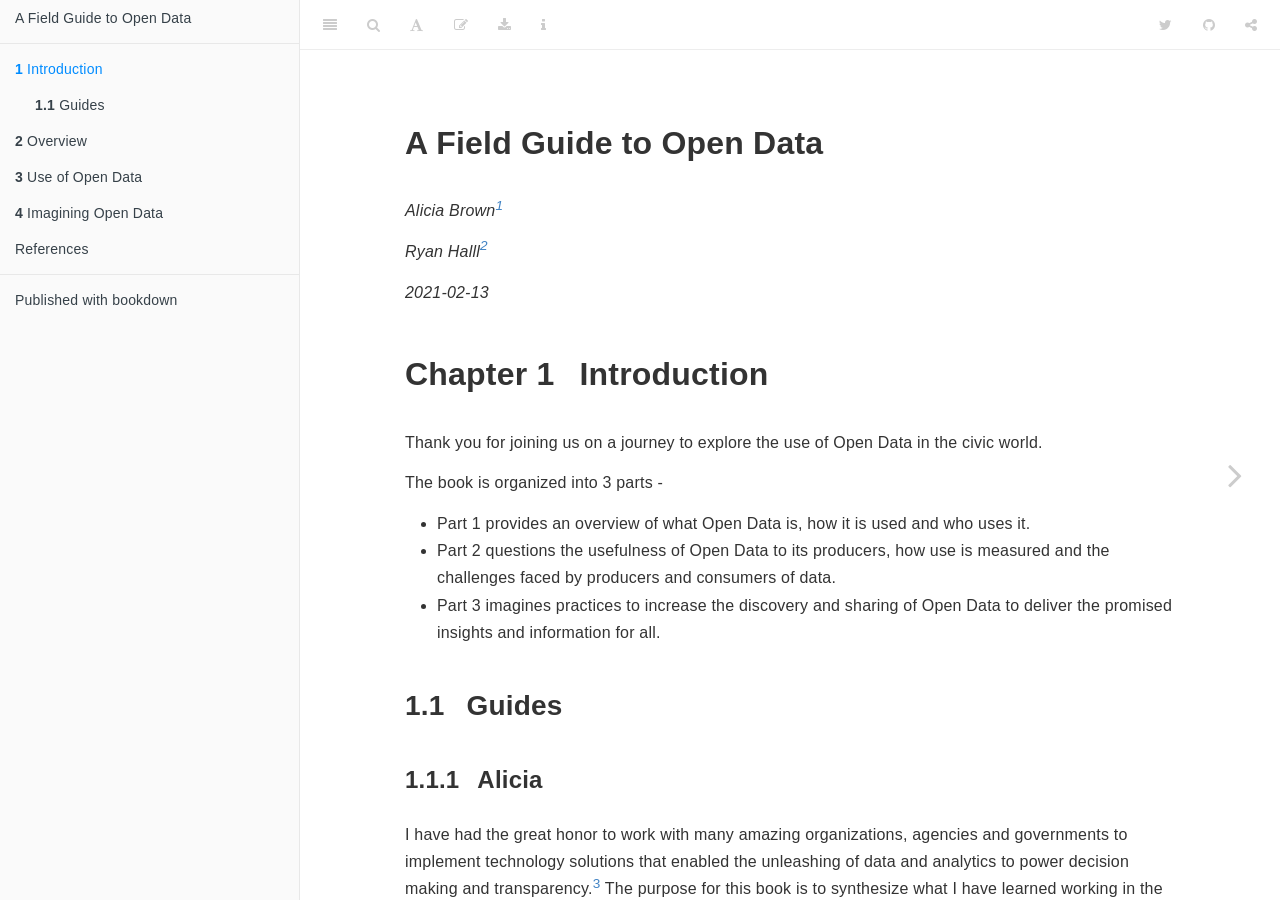
==== docs/index.html @ fafe659f "jekyll setup" ====
<!DOCTYPE html>
<html lang="" xml:lang="">
<head>

  <meta charset="utf-8" />
  <meta http-equiv="X-UA-Compatible" content="IE=edge" />
  <title>A Field Guide to Open Data</title>
  <meta name="description" content="A book about the discovery, use and evangelization of Open Data for Local Governments" />
  <meta name="generator" content="bookdown 0.21 and GitBook 2.6.7" />

  <meta property="og:title" content="A Field Guide to Open Data" />
  <meta property="og:type" content="book" />
  <meta property="og:url" content="https:/github.com/open-data-people/open-data-field-guide" />
  
  <meta property="og:description" content="A book about the discovery, use and evangelization of Open Data for Local Governments" />
  <meta name="github-repo" content="open-data-people/open-data-field-guide" />

  <meta name="twitter:card" content="summary" />
  <meta name="twitter:title" content="A Field Guide to Open Data" />
  
  <meta name="twitter:description" content="A book about the discovery, use and evangelization of Open Data for Local Governments" />
  

<meta name="author" content="Alicia Brown" />
<meta name="author" content="Ryan Halll" />


<meta name="date" content="2021-02-13" />

  <meta name="viewport" content="width=device-width, initial-scale=1" />
  <meta name="apple-mobile-web-app-capable" content="yes" />
  <meta name="apple-mobile-web-app-status-bar-style" content="black" />
  
  

<link rel="next" href="overview.html"/>
<script src="libs/header-attrs-2.6/header-attrs.js"></script>
<script src="libs/jquery-2.2.3/jquery.min.js"></script>
<link href="libs/gitbook-2.6.7/css/style.css" rel="stylesheet" />
<link href="libs/gitbook-2.6.7/css/plugin-table.css" rel="stylesheet" />
<link href="libs/gitbook-2.6.7/css/plugin-bookdown.css" rel="stylesheet" />
<link href="libs/gitbook-2.6.7/css/plugin-highlight.css" rel="stylesheet" />
<link href="libs/gitbook-2.6.7/css/plugin-search.css" rel="stylesheet" />
<link href="libs/gitbook-2.6.7/css/plugin-fontsettings.css" rel="stylesheet" />
<link href="libs/gitbook-2.6.7/css/plugin-clipboard.css" rel="stylesheet" />












<link rel="stylesheet" href="style.css" type="text/css" />
</head>

<body>



  <div class="book without-animation with-summary font-size-2 font-family-1" data-basepath=".">

    <div class="book-summary">
      <nav role="navigation">

<ul class="summary">
<li><a href="./">A Field Guide to Open Data</a></li>

<li class="divider"></li>
<li class="chapter" data-level="1" data-path="index.html"><a href="index.html"><i class="fa fa-check"></i><b>1</b> Introduction</a>
<ul>
<li class="chapter" data-level="1.1" data-path="index.html"><a href="index.html#guides"><i class="fa fa-check"></i><b>1.1</b> Guides</a>
<ul>
<li class="chapter" data-level="1.1.1" data-path="index.html"><a href="index.html#alicia"><i class="fa fa-check"></i><b>1.1.1</b> Alicia</a></li>
</ul></li>
</ul></li>
<li class="chapter" data-level="2" data-path="overview.html"><a href="overview.html"><i class="fa fa-check"></i><b>2</b> Overview</a>
<ul>
<li class="chapter" data-level="2.1" data-path="overview.html"><a href="overview.html#what-is-open-data"><i class="fa fa-check"></i><b>2.1</b> What is Open Data?</a>
<ul>
<li class="chapter" data-level="2.1.1" data-path="overview.html"><a href="overview.html#topics"><i class="fa fa-check"></i><b>2.1.1</b> Topics</a></li>
<li class="chapter" data-level="2.1.2" data-path="overview.html"><a href="overview.html#databases"><i class="fa fa-check"></i><b>2.1.2</b> Databases</a></li>
<li class="chapter" data-level="2.1.3" data-path="overview.html"><a href="overview.html#files"><i class="fa fa-check"></i><b>2.1.3</b> Files</a></li>
<li class="chapter" data-level="2.1.4" data-path="overview.html"><a href="overview.html#reports"><i class="fa fa-check"></i><b>2.1.4</b> Reports</a></li>
<li class="chapter" data-level="2.1.5" data-path="overview.html"><a href="overview.html#dashboards"><i class="fa fa-check"></i><b>2.1.5</b> Dashboards</a></li>
</ul></li>
<li class="chapter" data-level="2.2" data-path="overview.html"><a href="overview.html#how-is-it-used"><i class="fa fa-check"></i><b>2.2</b> How is it used?</a>
<ul>
<li class="chapter" data-level="2.2.1" data-path="overview.html"><a href="overview.html#organizational-motivations"><i class="fa fa-check"></i><b>2.2.1</b> Organizational Motivations</a></li>
</ul></li>
<li class="chapter" data-level="2.3" data-path="overview.html"><a href="overview.html#who-use-open-data"><i class="fa fa-check"></i><b>2.3</b> Who Use Open Data?</a>
<ul>
<li class="chapter" data-level="2.3.1" data-path="overview.html"><a href="overview.html#governments"><i class="fa fa-check"></i><b>2.3.1</b> Governments</a></li>
<li class="chapter" data-level="2.3.2" data-path="overview.html"><a href="overview.html#civic-users"><i class="fa fa-check"></i><b>2.3.2</b> Civic Users</a></li>
<li class="chapter" data-level="2.3.3" data-path="overview.html"><a href="overview.html#regional-partners"><i class="fa fa-check"></i><b>2.3.3</b> Regional Partners</a></li>
</ul></li>
<li class="chapter" data-level="2.4" data-path="overview.html"><a href="overview.html#summary"><i class="fa fa-check"></i><b>2.4</b> Summary</a></li>
</ul></li>
<li class="chapter" data-level="3" data-path="use.html"><a href="use.html"><i class="fa fa-check"></i><b>3</b> Use of Open Data</a>
<ul>
<li class="chapter" data-level="3.1" data-path="use.html"><a href="use.html#measuring-use"><i class="fa fa-check"></i><b>3.1</b> Measuring Use</a></li>
<li class="chapter" data-level="3.2" data-path="use.html"><a href="use.html#challenges-of-open-data"><i class="fa fa-check"></i><b>3.2</b> Challenges of Open Data</a>
<ul>
<li class="chapter" data-level="3.2.1" data-path="use.html"><a href="use.html#searching-for-data"><i class="fa fa-check"></i><b>3.2.1</b> Searching for data</a></li>
<li class="chapter" data-level="3.2.2" data-path="use.html"><a href="use.html#peeking-at-data"><i class="fa fa-check"></i><b>3.2.2</b> Peeking at data</a></li>
</ul></li>
</ul></li>
<li class="chapter" data-level="4" data-path="imagine.html"><a href="imagine.html"><i class="fa fa-check"></i><b>4</b> Imagining Open Data</a>
<ul>
<li class="chapter" data-level="4.1" data-path="imagine.html"><a href="imagine.html#sharing"><i class="fa fa-check"></i><b>4.1</b> Sharing</a></li>
<li class="chapter" data-level="4.2" data-path="imagine.html"><a href="imagine.html#accessing"><i class="fa fa-check"></i><b>4.2</b> Accessing</a></li>
<li class="chapter" data-level="4.3" data-path="imagine.html"><a href="imagine.html#discovery"><i class="fa fa-check"></i><b>4.3</b> Discovery</a></li>
<li class="chapter" data-level="4.4" data-path="imagine.html"><a href="imagine.html#improving-the-ecosystem"><i class="fa fa-check"></i><b>4.4</b> Improving the Ecosystem</a></li>
</ul></li>
<li class="chapter" data-level="" data-path="references.html"><a href="references.html"><i class="fa fa-check"></i>References</a></li>
<li class="divider"></li>
<li><a href="https://github.com/rstudio/bookdown" target="blank">Published with bookdown</a></li>

</ul>

      </nav>
    </div>

    <div class="book-body">
      <div class="body-inner">
        <div class="book-header" role="navigation">
          <h1>
            <i class="fa fa-circle-o-notch fa-spin"></i><a href="./">A Field Guide to Open Data</a>
          </h1>
        </div>

        <div class="page-wrapper" tabindex="-1" role="main">
          <div class="page-inner">

            <section class="normal" id="section-">
<div id="header">
<h1 class="title">A Field Guide to Open Data</h1>
<p class="author"><em>Alicia Brown<a href="#fn1" class="footnote-ref" id="fnref1"><sup>1</sup></a></em></p>
<p class="author"><em>Ryan Halll<a href="#fn2" class="footnote-ref" id="fnref2"><sup>2</sup></a></em></p>
<p class="date"><em>2021-02-13</em></p>
</div>
<div id="introduction" class="section level1" number="1">
<h1><span class="header-section-number">Chapter 1</span> Introduction</h1>
<p>Thank you for joining us on a journey to explore the use of Open Data in the civic world.</p>
<p>The book is organized into 3 parts -</p>
<ul>
<li>Part 1 provides an overview of what Open Data is, how it is used and who uses it.</li>
<li>Part 2 questions the usefulness of Open Data to its producers, how use is measured and the challenges faced by producers and consumers of data.</li>
<li>Part 3 imagines practices to increase the discovery and sharing of Open Data to deliver the promised insights and information for all.</li>
</ul>
<div id="guides" class="section level2" number="1.1">
<h2><span class="header-section-number">1.1</span> Guides</h2>
<div id="alicia" class="section level3" number="1.1.1">
<h3><span class="header-section-number">1.1.1</span> Alicia</h3>
<p>I have had the great honor to work with many amazing organizations, agencies and governments to implement technology solutions that enabled the unleashing of data and analytics to power decision making and transparency.<a href="#fn3" class="footnote-ref" id="fnref3"><sup>3</sup></a> The purpose for this book is to synthesize what I have learned working in the field with customers and colleagues and share both the challenges and triumphs of Open Data programs. I will present examples and ideas to grow the Open Data ecosystem. I hope to provide context to the state of data and organizational roles so that there is an understanding of why data may be as it is and perspective on the concerns of the different groups involved in creating a successful program.</p>

</div>
</div>
</div>
<div class="footnotes">
<hr />
<ol start="1">
<li id="fn1"><p><a href="https://msaliciabrown.com" class="uri">https://msaliciabrown.com</a><a href="#fnref1" class="footnote-back">↩︎</a></p></li>
<li id="fn2"><p><a href="https://github.com/ryan-hall" class="uri">https://github.com/ryan-hall</a><a href="#fnref2" class="footnote-back">↩︎</a></p></li>
<li id="fn3"><p><span class="citation"><a href="references.html#ref-blog5years" role="doc-biblioref">Brown</a> (<a href="references.html#ref-blog5years" role="doc-biblioref">2020</a>)</span><a href="index.html#fnref3" class="footnote-back">↩︎</a></p></li>
</ol>
</div>
            </section>

          </div>
        </div>
      </div>

<a href="overview.html" class="navigation navigation-next navigation-unique" aria-label="Next page"><i class="fa fa-angle-right"></i></a>
    </div>
  </div>
<script src="libs/gitbook-2.6.7/js/app.min.js"></script>
<script src="libs/gitbook-2.6.7/js/lunr.js"></script>
<script src="libs/gitbook-2.6.7/js/clipboard.min.js"></script>
<script src="libs/gitbook-2.6.7/js/plugin-search.js"></script>
<script src="libs/gitbook-2.6.7/js/plugin-sharing.js"></script>
<script src="libs/gitbook-2.6.7/js/plugin-fontsettings.js"></script>
<script src="libs/gitbook-2.6.7/js/plugin-bookdown.js"></script>
<script src="libs/gitbook-2.6.7/js/jquery.highlight.js"></script>
<script src="libs/gitbook-2.6.7/js/plugin-clipboard.js"></script>
<script>
gitbook.require(["gitbook"], function(gitbook) {
gitbook.start({
"sharing": {
"github": true,
"facebook": false,
"twitter": true,
"linkedin": false,
"weibo": false,
"instapaper": false,
"vk": false,
"all": ["facebook", "twitter", "linkedin", "weibo", "instapaper"]
},
"fontsettings": {
"theme": "white",
"family": "sans",
"size": 2
},
"edit": {
"link": "https://github.com/open-data-people/open-data-field-guide/edit/main/index.Rmd",
"text": "Edit"
},
"history": {
"link": null,
"text": null
},
"view": {
"link": null,
"text": null
},
"download": ["open-data-field-guide.pdf", "open-data-field-guide.epub"],
"toc": {
"collapse": "section",
"toc_depth": 2
},
"all": false,
"info": true,
"url": "https://msaliciabrown/open-data-book",
"github-repo": "open-data-people/open-data-field-guide"
});
});
</script>

</body>

</html>
---- docs/libs/gitbook-2.6.7/css/plugin-table.css ----
.book .book-body .page-wrapper .page-inner section.normal table{display:table;width:100%;border-collapse:collapse;border-spacing:0;overflow:auto}.book .book-body .page-wrapper .page-inner section.normal table td,.book .book-body .page-wrapper .page-inner section.normal table th{padding:6px 13px;border:1px solid #ddd}.book .book-body .page-wrapper .page-inner section.normal table tr{background-color:#fff;border-top:1px solid #ccc}.book .book-body .page-wrapper .page-inner section.normal table tr:nth-child(2n){background-color:#f8f8f8}.book .book-body .page-wrapper .page-inner section.normal table th{font-weight:700}
---- docs/libs/gitbook-2.6.7/css/plugin-bookdown.css ----
.book .book-header h1 {
  padding-left: 20px;
  padding-right: 20px;
}
.book .book-header.fixed {
  position: fixed;
  right: 0;
  top: 0;
  left: 0;
  border-bottom: 1px solid rgba(0,0,0,.07);
}
span.search-highlight {
  background-color: #ffff88;
}
@media (min-width: 600px) {
  .book.with-summary .book-header.fixed {
    left: 300px;
  }
}
@media (max-width: 1240px) {
  .book .book-body.fixed {
    top: 50px;
  }
  .book .book-body.fixed .body-inner {
    top: auto;
  }
}
@media (max-width: 600px) {
  .book.with-summary .book-header.fixed {
    left: calc(100% - 60px);
    min-width: 300px;
  }
  .book.with-summary .book-body {
    transform: none;
    left: calc(100% - 60px);
    min-width: 300px;
  }
  .book .book-body.fixed {
    top: 0;
  }
}

.book .book-body.fixed .body-inner {
  top: 50px;
}
.book .book-body .page-wrapper .page-inner section.normal sub, .book .book-body .page-wrapper .page-inner section.normal sup {
  font-size: 85%;
}

@media print {
  .book .book-summary, .book .book-body .book-header, .fa {
    display: none !important;
  }
  .book .book-body.fixed {
    left: 0px;
  }
  .book .book-body,.book .book-body .body-inner, .book.with-summary {
    overflow: visible !important;
  }
}
.kable_wrapper {
  border-spacing: 20px 0;
  border-collapse: separate;
  border: none;
  margin: auto;
}
.kable_wrapper > tbody > tr > td {
  vertical-align: top;
}
.book .book-body .page-wrapper .page-inner section.normal table tr.header {
  border-top-width: 2px;
}
.book .book-body .page-wrapper .page-inner section.normal table tr:last-child td {
  border-bottom-width: 2px;
}
.book .book-body .page-wrapper .page-inner section.normal table td, .book .book-body .page-wrapper .page-inner section.normal table th {
  border-left: none;
  border-right: none;
}
.book .book-body .page-wrapper .page-inner section.normal table.kable_wrapper > tbody > tr, .book .book-body .page-wrapper .page-inner section.normal table.kable_wrapper > tbody > tr > td {
  border-top: none;
}
.book .book-body .page-wrapper .page-inner section.normal table.kable_wrapper > tbody > tr:last-child > td {
    border-bottom: none;
}

div.theorem, div.lemma, div.corollary, div.proposition, div.conjecture {
  font-style: italic;
}
span.theorem, span.lemma, span.corollary, span.proposition, span.conjecture {
  font-style: normal;
}
div.proof>*:last-child:after {
  content: "\25a2";
  float: right;
}
.header-section-number {
  padding-right: .5em;
}
---- docs/libs/gitbook-2.6.7/css/plugin-highlight.css ----
.book .book-body .page-wrapper .page-inner section.normal pre,
.book .book-body .page-wrapper .page-inner section.normal code {
  /* http://jmblog.github.com/color-themes-for-google-code-highlightjs */
  /* Tomorrow Comment */
  /* Tomorrow Red */
  /* Tomorrow Orange */
  /* Tomorrow Yellow */
  /* Tomorrow Green */
  /* Tomorrow Aqua */
  /* Tomorrow Blue */
  /* Tomorrow Purple */
}
.book .book-body .page-wrapper .page-inner section.normal pre .hljs-comment,
.book .book-body .page-wrapper .page-inner section.normal code .hljs-comment,
.book .book-body .page-wrapper .page-inner section.normal pre .hljs-title,
.book .book-body .page-wrapper .page-inner section.normal code .hljs-title {
  color: #8e908c;
}
.book .book-body .page-wrapper .page-inner section.normal pre .hljs-variable,
.book .book-body .page-wrapper .page-inner section.normal code .hljs-variable,
.book .book-body .page-wrapper .page-inner section.normal pre .hljs-attribute,
.book .book-body .page-wrapper .page-inner section.normal code .hljs-attribute,
.book .book-body .page-wrapper .page-inner section.normal pre .hljs-tag,
.book .book-body .page-wrapper .page-inner section.normal code .hljs-tag,
.book .book-body .page-wrapper .page-inner section.normal pre .hljs-regexp,
.book .book-body .page-wrapper .page-inner section.normal code .hljs-regexp,
.book .book-body .page-wrapper .page-inner section.normal pre .ruby .hljs-constant,
.book .book-body .page-wrapper .page-inner section.normal code .ruby .hljs-constant,
.book .book-body .page-wrapper .page-inner section.normal pre .xml .hljs-tag .hljs-title,
.book .book-body .page-wrapper .page-inner section.normal code .xml .hljs-tag .hljs-title,
.book .book-body .page-wrapper .page-inner section.normal pre .xml .hljs-pi,
.book .book-body .page-wrapper .page-inner section.normal code .xml .hljs-pi,
.book .book-body .page-wrapper .page-inner section.normal pre .xml .hljs-doctype,
.book .book-body .page-wrapper .page-inner section.normal code .xml .hljs-doctype,
.book .book-body .page-wrapper .page-inner section.normal pre .html .hljs-doctype,
.book .book-body .page-wrapper .page-inner section.normal code .html .hljs-doctype,
.book .book-body .page-wrapper .page-inner section.normal pre .css .hljs-id,
.book .book-body .page-wrapper .page-inner section.normal code .css .hljs-id,
.book .book-body .page-wrapper .page-inner section.normal pre .css .hljs-class,
.book .book-body .page-wrapper .page-inner section.normal code .css .hljs-class,
.book .book-body .page-wrapper .page-inner section.normal pre .css .hljs-pseudo,
.book .book-body .page-wrapper .page-inner section.normal code .css .hljs-pseudo {
  color: #c82829;
}
.book .book-body .page-wrapper .page-inner section.normal pre .hljs-number,
.book .book-body .page-wrapper .page-inner section.normal code .hljs-number,
.book .book-body .page-wrapper .page-inner section.normal pre .hljs-preprocessor,
.book .book-body .page-wrapper .page-inner section.normal code .hljs-preprocessor,
.book .book-body .page-wrapper .page-inner section.normal pre .hljs-pragma,
.book .book-body .page-wrapper .page-inner section.normal code .hljs-pragma,
.book .book-body .page-wrapper .page-inner section.normal pre .hljs-built_in,
.book .book-body .page-wrapper .page-inner section.normal code .hljs-built_in,
.book .book-body .page-wrapper .page-inner section.normal pre .hljs-literal,
.book .book-body .page-wrapper .page-inner section.normal code .hljs-literal,
.book .book-body .page-wrapper .page-inner section.normal pre .hljs-params,
.book .book-body .page-wrapper .page-inner section.normal code .hljs-params,
.book .book-body .page-wrapper .page-inner section.normal pre .hljs-constant,
.book .book-body .page-wrapper .page-inner section.normal code .hljs-constant {
  color: #f5871f;
}
.book .book-body .page-wrapper .page-inner section.normal pre .ruby .hljs-class .hljs-title,
.book .book-body .page-wrapper .page-inner section.normal code .ruby .hljs-class .hljs-title,
.book .book-body .page-wrapper .page-inner section.normal pre .css .hljs-rules .hljs-attribute,
.book .book-body .page-wrapper .page-inner section.normal code .css .hljs-rules .hljs-attribute {
  color: #eab700;
}
.book .book-body .page-wrapper .page-inner section.normal pre .hljs-string,
.book .book-body .page-wrapper .page-inner section.normal code .hljs-string,
.book .book-body .page-wrapper .page-inner section.normal pre .hljs-value,
.book .book-body .page-wrapper .page-inner section.normal code .hljs-value,
.book .book-body .page-wrapper .page-inner section.normal pre .hljs-inheritance,
.book .book-body .page-wrapper .page-inner section.normal code .hljs-inheritance,
.book .book-body .page-wrapper .page-inner section.normal pre .hljs-header,
.book .book-body .page-wrapper .page-inner section.normal code .hljs-header,
.book .book-body .page-wrapper .page-inner section.normal pre .ruby .hljs-symbol,
.book .book-body .page-wrapper .page-inner section.normal code .ruby .hljs-symbol,
.book .book-body .page-wrapper .page-inner section.normal pre .xml .hljs-cdata,
.book .book-body .page-wrapper .page-inner section.normal code .xml .hljs-cdata {
  color: #718c00;
}
.book .book-body .page-wrapper .page-inner section.normal pre .css .hljs-hexcolor,
.book .book-body .page-wrapper .page-inner section.normal code .css .hljs-hexcolor {
  color: #3e999f;
}
.book .book-body .page-wrapper .page-inner section.normal pre .hljs-function,
.book .book-body .page-wrapper .page-inner section.normal code .hljs-function,
.book .book-body .page-wrapper .page-inner section.normal pre .python .hljs-decorator,
.book .book-body .page-wrapper .page-inner section.normal code .python .hljs-decorator,
.book .book-body .page-wrapper .page-inner section.normal pre .python .hljs-title,
.book .book-body .page-wrapper .page-inner section.normal code .python .hljs-title,
.book .book-body .page-wrapper .page-inner section.normal pre .ruby .hljs-function .hljs-title,
.book .book-body .page-wrapper .page-inner section.normal code .ruby .hljs-function .hljs-title,
.book .book-body .page-wrapper .page-inner section.normal pre .ruby .hljs-title .hljs-keyword,
.book .book-body .page-wrapper .page-inner section.normal code .ruby .hljs-title .hljs-keyword,
.book .book-body .page-wrapper .page-inner section.normal pre .perl .hljs-sub,
.book .book-body .page-wrapper .page-inner section.normal code .perl .hljs-sub,
.book .book-body .page-wrapper .page-inner section.normal pre .javascript .hljs-title,
.book .book-body .page-wrapper .page-inner section.normal code .javascript .hljs-title,
.book .book-body .page-wrapper .page-inner section.normal pre .coffeescript .hljs-title,
.book .book-body .page-wrapper .page-inner section.normal code .coffeescript .hljs-title {
  color: #4271ae;
}
.book .book-body .page-wrapper .page-inner section.normal pre .hljs-keyword,
.book .book-body .page-wrapper .page-inner section.normal code .hljs-keyword,
.book .book-body .page-wrapper .page-inner section.normal pre .javascript .hljs-function,
.book .book-body .page-wrapper .page-inner section.normal code .javascript .hljs-function {
  color: #8959a8;
}
.book .book-body .page-wrapper .page-inner section.normal pre .hljs,
.book .book-body .page-wrapper .page-inner section.normal code .hljs {
  display: block;
  background: white;
  color: #4d4d4c;
  padding: 0.5em;
}
.book .book-body .page-wrapper .page-inner section.normal pre .coffeescript .javascript,
.book .book-body .page-wrapper .page-inner section.normal code .coffeescript .javascript,
.book .book-body .page-wrapper .page-inner section.normal pre .javascript .xml,
.book .book-body .page-wrapper .page-inner section.normal code .javascript .xml,
.book .book-body .page-wrapper .page-inner section.normal pre .tex .hljs-formula,
.book .book-body .page-wrapper .page-inner section.normal code .tex .hljs-formula,
.book .book-body .page-wrapper .page-inner section.normal pre .xml .javascript,
.book .book-body .page-wrapper .page-inner section.normal code .xml .javascript,
.book .book-body .page-wrapper .page-inner section.normal pre .xml .vbscript,
.book .book-body .page-wrapper .page-inner section.normal code .xml .vbscript,
.book .book-body .page-wrapper .page-inner section.normal pre .xml .css,
.book .book-body .page-wrapper .page-inner section.normal code .xml .css,
.book .book-body .page-wrapper .page-inner section.normal pre .xml .hljs-cdata,
.book .book-body .page-wrapper .page-inner section.normal code .xml .hljs-cdata {
  opacity: 0.5;
}
.book.color-theme-1 .book-body .page-wrapper .page-inner section.normal pre,
.book.color-theme-1 .book-body .page-wrapper .page-inner section.normal code {
  /*

Orginal Style from ethanschoonover.com/solarized (c) Jeremy Hull <sourdrums@gmail.com>

*/
  /* Solarized Green */
  /* Solarized Cyan */
  /* Solarized Blue */
  /* Solarized Yellow */
  /* Solarized Orange */
  /* Solarized Red */
  /* Solarized Violet */
}
.book.color-theme-1 .book-body .page-wrapper .page-inner section.normal pre .hljs,
.book.color-theme-1 .book-body .page-wrapper .page-inner section.normal code .hljs {
  display: block;
  padding: 0.5em;
  background: #fdf6e3;
  color: #657b83;
}
.book.color-theme-1 .book-body .page-wrapper .page-inner section.normal pre .hljs-comment,
.book.color-theme-1 .book-body .page-wrapper .page-inner section.normal code .hljs-comment,
.book.color-theme-1 .book-body .page-wrapper .page-inner section.normal pre .hljs-template_comment,
.book.color-theme-1 .book-body .page-wrapper .page-inner section.normal code .hljs-template_comment,
.book.color-theme-1 .book-body .page-wrapper .page-inner section.normal pre .diff .hljs-header,
.book.color-theme-1 .book-body .page-wrapper .page-inner section.normal code .diff .hljs-header,
.book.color-theme-1 .book-body .page-wrapper .page-inner section.normal pre .hljs-doctype,
.book.color-theme-1 .book-body .page-wrapper .page-inner section.normal code .hljs-doctype,
.book.color-theme-1 .book-body .page-wrapper .page-inner section.normal pre .hljs-pi,
.book.color-theme-1 .book-body .page-wrapper .page-inner section.normal code .hljs-pi,
.book.color-theme-1 .book-body .page-wrapper .page-inner section.normal pre .lisp .hljs-string,
.book.color-theme-1 .book-body .page-wrapper .page-inner section.normal code .lisp .hljs-string,
.book.color-theme-1 .book-body .page-wrapper .page-inner section.normal pre .hljs-javadoc,
.book.color-theme-1 .book-body .page-wrapper .page-inner section.normal code .hljs-javadoc {
  color: #93a1a1;
}
.book.color-theme-1 .book-body .page-wrapper .page-inner section.normal pre .hljs-keyword,
.book.color-theme-1 .book-body .page-wrapper .page-inner section.normal code .hljs-keyword,
.book.color-theme-1 .book-body .page-wrapper .page-inner section.normal pre .hljs-winutils,
.book.color-theme-1 .book-body .page-wrapper .page-inner section.normal code .hljs-winutils,
.book.color-theme-1 .book-body .page-wrapper .page-inner section.normal pre .method,
.book.color-theme-1 .book-body .page-wrapper .page-inner section.normal code .method,
.book.color-theme-1 .book-body .page-wrapper .page-inner section.normal pre .hljs-addition,
.book.color-theme-1 .book-body .page-wrapper .page-inner section.normal code .hljs-addition,
.book.color-theme-1 .book-body .page-wrapper .page-inner section.normal pre .css .hljs-tag,
.book.color-theme-1 .book-body .page-wrapper .page-inner section.normal code .css .hljs-tag,
.book.color-theme-1 .book-body .page-wrapper .page-inner section.normal pre .hljs-request,
.book.color-theme-1 .book-body .page-wrapper .page-inner section.normal code .hljs-request,
.book.color-theme-1 .book-body .page-wrapper .page-inner section.normal pre .hljs-status,
.book.color-theme-1 .book-body .page-wrapper .page-inner section.normal code .hljs-status,
.book.color-theme-1 .book-body .page-wrapper .page-inner section.normal pre .nginx .hljs-title,
.book.color-theme-1 .book-body .page-wrapper .page-inner section.normal code .nginx .hljs-title {
  color: #859900;
}
.book.color-theme-1 .book-body .page-wrapper .page-inner section.normal pre .hljs-number,
.book.color-theme-1 .book-body .page-wrapper .page-inner section.normal code .hljs-number,
.book.color-theme-1 .book-body .page-wrapper .page-inner section.normal pre .hljs-command,
.book.color-theme-1 .book-body .page-wrapper .page-inner section.normal code .hljs-command,
.book.color-theme-1 .book-body .page-wrapper .page-inner section.normal pre .hljs-string,
.book.color-theme-1 .book-body .page-wrapper .page-inner section.normal code .hljs-string,
.book.color-theme-1 .book-body .page-wrapper .page-inner section.normal pre .hljs-tag .hljs-value,
.book.color-theme-1 .book-body .page-wrapper .page-inner section.normal code .hljs-tag .hljs-value,
.book.color-theme-1 .book-body .page-wrapper .page-inner section.normal pre .hljs-rules .hljs-value,
.book.color-theme-1 .book-body .page-wrapper .page-inner section.normal code .hljs-rules .hljs-value,
.book.color-theme-1 .book-body .page-wrapper .page-inner section.normal pre .hljs-phpdoc,
.book.color-theme-1 .book-body .page-wrapper .page-inner section.normal code .hljs-phpdoc,
.book.color-theme-1 .book-body .page-wrapper .page-inner section.normal pre .tex .hljs-formula,
.book.color-theme-1 .book-body .page-wrapper .page-inner section.normal code .tex .hljs-formula,
.book.color-theme-1 .book-body .page-wrapper .page-inner section.normal pre .hljs-regexp,
.book.color-theme-1 .book-body .page-wrapper .page-inner section.normal code .hljs-regexp,
.book.color-theme-1 .book-body .page-wrapper .page-inner section.normal pre .hljs-hexcolor,
.book.color-theme-1 .book-body .page-wrapper .page-inner section.normal code .hljs-hexcolor,
.book.color-theme-1 .book-body .page-wrapper .page-inner section.normal pre .hljs-link_url,
.book.color-theme-1 .book-body .page-wrapper .page-inner section.normal code .hljs-link_url {
  color: #2aa198;
}
.book.color-theme-1 .book-body .page-wrapper .page-inner section.normal pre .hljs-title,
.book.color-theme-1 .book-body .page-wrapper .page-inner section.normal code .hljs-title,
.book.color-theme-1 .book-body .page-wrapper .page-inner section.normal pre .hljs-localvars,
.book.color-theme-1 .book-body .page-wrapper .page-inner section.normal code .hljs-localvars,
.book.color-theme-1 .book-body .page-wrapper .page-inner section.normal pre .hljs-chunk,
.book.color-theme-1 .book-body .page-wrapper .page-inner section.normal code .hljs-chunk,
.book.color-theme-1 .book-body .page-wrapper .page-inner section.normal pre .hljs-decorator,
.book.color-theme-1 .book-body .page-wrapper .page-inner section.normal code .hljs-decorator,
.book.color-theme-1 .book-body .page-wrapper .page-inner section.normal pre .hljs-built_in,
.book.color-theme-1 .book-body .page-wrapper .page-inner section.normal code .hljs-built_in,
.book.color-theme-1 .book-body .page-wrapper .page-inner section.normal pre .hljs-identifier,
.book.color-theme-1 .book-body .page-wrapper .page-inner section.normal code .hljs-identifier,
.book.color-theme-1 .book-body .page-wrapper .page-inner section.normal pre .vhdl .hljs-literal,
.book.color-theme-1 .book-body .page-wrapper .page-inner section.normal code .vhdl .hljs-literal,
.book.color-theme-1 .book-body .page-wrapper .page-inner section.normal pre .hljs-id,
.book.color-theme-1 .book-body .page-wrapper .page-inner section.normal code .hljs-id,
.book.color-theme-1 .book-body .page-wrapper .page-inner section.normal pre .css .hljs-function,
.book.color-theme-1 .book-body .page-wrapper .page-inner section.normal code .css .hljs-function {
  color: #268bd2;
}
.book.color-theme-1 .book-body .page-wrapper .page-inner section.normal pre .hljs-attribute,
.book.color-theme-1 .book-body .page-wrapper .page-inner section.normal code .hljs-attribute,
.book.color-theme-1 .book-body .page-wrapper .page-inner section.normal pre .hljs-variable,
.book.color-theme-1 .book-body .page-wrapper .page-inner section.normal code .hljs-variable,
.book.color-theme-1 .book-body .page-wrapper .page-inner section.normal pre .lisp .hljs-body,
.book.color-theme-1 .book-body .page-wrapper .page-inner section.normal code .lisp .hljs-body,
.book.color-theme-1 .book-body .page-wrapper .page-inner section.normal pre .smalltalk .hljs-number,
.book.color-theme-1 .book-body .page-wrapper .page-inner section.normal code .smalltalk .hljs-number,
.book.color-theme-1 .book-body .page-wrapper .page-inner section.normal pre .hljs-constant,
.book.color-theme-1 .book-body .page-wrapper .page-inner section.normal code .hljs-constant,
.book.color-theme-1 .book-body .page-wrapper .page-inner section.normal pre .hljs-class .hljs-title,
.book.color-theme-1 .book-body .page-wrapper .page-inner section.normal code .hljs-class .hljs-title,
.book.color-theme-1 .book-body .page-wrapper .page-inner section.normal pre .hljs-parent,
.book.color-theme-1 .book-body .page-wrapper .page-inner section.normal code .hljs-parent,
.book.color-theme-1 .book-body .page-wrapper .page-inner section.normal pre .haskell .hljs-type,
.book.color-theme-1 .book-body .page-wrapper .page-inner section.normal code .haskell .hljs-type,
.book.color-theme-1 .book-body .page-wrapper .page-inner section.normal pre .hljs-link_reference,
.book.color-theme-1 .book-body .page-wrapper .page-inner section.normal code .hljs-link_reference {
  color: #b58900;
}
.book.color-theme-1 .book-body .page-wrapper .page-inner section.normal pre .hljs-preprocessor,
.book.color-theme-1 .book-body .page-wrapper .page-inner section.normal code .hljs-preprocessor,
.book.color-theme-1 .book-body .page-wrapper .page-inner section.normal pre .hljs-preprocessor .hljs-keyword,
.book.color-theme-1 .book-body .page-wrapper .page-inner section.normal code .hljs-preprocessor .hljs-keyword,
.book.color-theme-1 .book-body .page-wrapper .page-inner section.normal pre .hljs-pragma,
.book.color-theme-1 .book-body .page-wrapper .page-inner section.normal code .hljs-pragma,
.book.color-theme-1 .book-body .page-wrapper .page-inner section.normal pre .hljs-shebang,
.book.color-theme-1 .book-body .page-wrapper .page-inner section.normal code .hljs-shebang,
.book.color-theme-1 .book-body .page-wrapper .page-inner section.normal pre .hljs-symbol,
.book.color-theme-1 .book-body .page-wrapper .page-inner section.normal code .hljs-symbol,
.book.color-theme-1 .book-body .page-wrapper .page-inner section.normal pre .hljs-symbol .hljs-string,
.book.color-theme-1 .book-body .page-wrapper .page-inner section.normal code .hljs-symbol .hljs-string,
.book.color-theme-1 .book-body .page-wrapper .page-inner section.normal pre .diff .hljs-change,
.book.color-theme-1 .book-body .page-wrapper .page-inner section.normal code .diff .hljs-change,
.book.color-theme-1 .book-body .page-wrapper .page-inner section.normal pre .hljs-special,
.book.color-theme-1 .book-body .page-wrapper .page-inner section.normal code .hljs-special,
.book.color-theme-1 .book-body .page-wrapper .page-inner section.normal pre .hljs-attr_selector,
.book.color-theme-1 .book-body .page-wrapper .page-inner section.normal code .hljs-attr_selector,
.book.color-theme-1 .book-body .page-wrapper .page-inner section.normal pre .hljs-subst,
.book.color-theme-1 .book-body .page-wrapper .page-inner section.normal code .hljs-subst,
.book.color-theme-1 .book-body .page-wrapper .page-inner section.normal pre .hljs-cdata,
.book.color-theme-1 .book-body .page-wrapper .page-inner section.normal code .hljs-cdata,
.book.color-theme-1 .book-body .page-wrapper .page-inner section.normal pre .clojure .hljs-title,
.book.color-theme-1 .book-body .page-wrapper .page-inner section.normal code .clojure .hljs-title,
.book.color-theme-1 .book-body .page-wrapper .page-inner section.normal pre .css .hljs-pseudo,
.book.color-theme-1 .book-body .page-wrapper .page-inner section.normal code .css .hljs-pseudo,
.book.color-theme-1 .book-body .page-wrapper .page-inner section.normal pre .hljs-header,
.book.color-theme-1 .book-body .page-wrapper .page-inner section.normal code .hljs-header {
  color: #cb4b16;
}
.book.color-theme-1 .book-body .page-wrapper .page-inner section.normal pre .hljs-deletion,
.book.color-theme-1 .book-body .page-wrapper .page-inner section.normal code .hljs-deletion,
.book.color-theme-1 .book-body .page-wrapper .page-inner section.normal pre .hljs-important,
.book.color-theme-1 .book-body .page-wrapper .page-inner section.normal code .hljs-important {
  color: #dc322f;
}
.book.color-theme-1 .book-body .page-wrapper .page-inner section.normal pre .hljs-link_label,
.book.color-theme-1 .book-body .page-wrapper .page-inner section.normal code .hljs-link_label {
  color: #6c71c4;
}
.book.color-theme-1 .book-body .page-wrapper .page-inner section.normal pre .tex .hljs-formula,
.book.color-theme-1 .book-body .page-wrapper .page-inner section.normal code .tex .hljs-formula {
  background: #eee8d5;
}
.book.color-theme-2 .book-body .page-wrapper .page-inner section.normal pre,
.book.color-theme-2 .book-body .page-wrapper .page-inner section.normal code {
  /* Tomorrow Night Bright Theme */
  /* Original theme - https://github.com/chriskempson/tomorrow-theme */
  /* http://jmblog.github.com/color-themes-for-google-code-highlightjs */
  /* Tomorrow Comment */
  /* Tomorrow Red */
  /* Tomorrow Orange */
  /* Tomorrow Yellow */
  /* Tomorrow Green */
  /* Tomorrow Aqua */
  /* Tomorrow Blue */
  /* Tomorrow Purple */
}
.book.color-theme-2 .book-body .page-wrapper .page-inner section.normal pre .hljs-comment,
.book.color-theme-2 .book-body .page-wrapper .page-inner section.normal code .hljs-comment,
.book.color-theme-2 .book-body .page-wrapper .page-inner section.normal pre .hljs-title,
.book.color-theme-2 .book-body .page-wrapper .page-inner section.normal code .hljs-title {
  color: #969896;
}
.book.color-theme-2 .book-body .page-wrapper .page-inner section.normal pre .hljs-variable,
.book.color-theme-2 .book-body .page-wrapper .page-inner section.normal code .hljs-variable,
.book.color-theme-2 .book-body .page-wrapper .page-inner section.normal pre .hljs-attribute,
.book.color-theme-2 .book-body .page-wrapper .page-inner section.normal code .hljs-attribute,
.book.color-theme-2 .book-body .page-wrapper .page-inner section.normal pre .hljs-tag,
.book.color-theme-2 .book-body .page-wrapper .page-inner section.normal code .hljs-tag,
.book.color-theme-2 .book-body .page-wrapper .page-inner section.normal pre .hljs-regexp,
.book.color-theme-2 .book-body .page-wrapper .page-inner section.normal code .hljs-regexp,
.book.color-theme-2 .book-body .page-wrapper .page-inner section.normal pre .ruby .hljs-constant,
.book.color-theme-2 .book-body .page-wrapper .page-inner section.normal code .ruby .hljs-constant,
.book.color-theme-2 .book-body .page-wrapper .page-inner section.normal pre .xml .hljs-tag .hljs-title,
.book.color-theme-2 .book-body .page-wrapper .page-inner section.normal code .xml .hljs-tag .hljs-title,
.book.color-theme-2 .book-body .page-wrapper .page-inner section.normal pre .xml .hljs-pi,
.book.color-theme-2 .book-body .page-wrapper .page-inner section.normal code .xml .hljs-pi,
.book.color-theme-2 .book-body .page-wrapper .page-inner section.normal pre .xml .hljs-doctype,
.book.color-theme-2 .book-body .page-wrapper .page-inner section.normal code .xml .hljs-doctype,
.book.color-theme-2 .book-body .page-wrapper .page-inner section.normal pre .html .hljs-doctype,
.book.color-theme-2 .book-body .page-wrapper .page-inner section.normal code .html .hljs-doctype,
.book.color-theme-2 .book-body .page-wrapper .page-inner section.normal pre .css .hljs-id,
.book.color-theme-2 .book-body .page-wrapper .page-inner section.normal code .css .hljs-id,
.book.color-theme-2 .book-body .page-wrapper .page-inner section.normal pre .css .hljs-class,
.book.color-theme-2 .book-body .page-wrapper .page-inner section.normal code .css .hljs-class,
.book.color-theme-2 .book-body .page-wrapper .page-inner section.normal pre .css .hljs-pseudo,
.book.color-theme-2 .book-body .page-wrapper .page-inner section.normal code .css .hljs-pseudo {
  color: #d54e53;
}
.book.color-theme-2 .book-body .page-wrapper .page-inner section.normal pre .hljs-number,
.book.color-theme-2 .book-body .page-wrapper .page-inner section.normal code .hljs-number,
.book.color-theme-2 .book-body .page-wrapper .page-inner section.normal pre .hljs-preprocessor,
.book.color-theme-2 .book-body .page-wrapper .page-inner section.normal code .hljs-preprocessor,
.book.color-theme-2 .book-body .page-wrapper .page-inner section.normal pre .hljs-pragma,
.book.color-theme-2 .book-body .page-wrapper .page-inner section.normal code .hljs-pragma,
.book.color-theme-2 .book-body .page-wrapper .page-inner section.normal pre .hljs-built_in,
.book.color-theme-2 .book-body .page-wrapper .page-inner section.normal code .hljs-built_in,
.book.color-theme-2 .book-body .page-wrapper .page-inner section.normal pre .hljs-literal,
.book.color-theme-2 .book-body .page-wrapper .page-inner section.normal code .hljs-literal,
.book.color-theme-2 .book-body .page-wrapper .page-inner section.normal pre .hljs-params,
.book.color-theme-2 .book-body .page-wrapper .page-inner section.normal code .hljs-params,
.book.color-theme-2 .book-body .page-wrapper .page-inner section.normal pre .hljs-constant,
.book.color-theme-2 .book-body .page-wrapper .page-inner section.normal code .hljs-constant {
  color: #e78c45;
}
.book.color-theme-2 .book-body .page-wrapper .page-inner section.normal pre .ruby .hljs-class .hljs-title,
.book.color-theme-2 .book-body .page-wrapper .page-inner section.normal code .ruby .hljs-class .hljs-title,
.book.color-theme-2 .book-body .page-wrapper .page-inner section.normal pre .css .hljs-rules .hljs-attribute,
.book.color-theme-2 .book-body .page-wrapper .page-inner section.normal code .css .hljs-rules .hljs-attribute {
  color: #e7c547;
}
.book.color-theme-2 .book-body .page-wrapper .page-inner section.normal pre .hljs-string,
.book.color-theme-2 .book-body .page-wrapper .page-inner section.normal code .hljs-string,
.book.color-theme-2 .book-body .page-wrapper .page-inner section.normal pre .hljs-value,
.book.color-theme-2 .book-body .page-wrapper .page-inner section.normal code .hljs-value,
.book.color-theme-2 .book-body .page-wrapper .page-inner section.normal pre .hljs-inheritance,
.book.color-theme-2 .book-body .page-wrapper .page-inner section.normal code .hljs-inheritance,
.book.color-theme-2 .book-body .page-wrapper .page-inner section.normal pre .hljs-header,
.book.color-theme-2 .book-body .page-wrapper .page-inner section.normal code .hljs-header,
.book.color-theme-2 .book-body .page-wrapper .page-inner section.normal pre .ruby .hljs-symbol,
.book.color-theme-2 .book-body .page-wrapper .page-inner section.normal code .ruby .hljs-symbol,
.book.color-theme-2 .book-body .page-wrapper .page-inner section.normal pre .xml .hljs-cdata,
.book.color-theme-2 .book-body .page-wrapper .page-inner section.normal code .xml .hljs-cdata {
  color: #b9ca4a;
}
.book.color-theme-2 .book-body .page-wrapper .page-inner section.normal pre .css .hljs-hexcolor,
.book.color-theme-2 .book-body .page-wrapper .page-inner section.normal code .css .hljs-hexcolor {
  color: #70c0b1;
}
.book.color-theme-2 .book-body .page-wrapper .page-inner section.normal pre .hljs-function,
.book.color-theme-2 .book-body .page-wrapper .page-inner section.normal code .hljs-function,
.book.color-theme-2 .book-body .page-wrapper .page-inner section.normal pre .python .hljs-decorator,
.book.color-theme-2 .book-body .page-wrapper .page-inner section.normal code .python .hljs-decorator,
.book.color-theme-2 .book-body .page-wrapper .page-inner section.normal pre .python .hljs-title,
.book.color-theme-2 .book-body .page-wrapper .page-inner section.normal code .python .hljs-title,
.book.color-theme-2 .book-body .page-wrapper .page-inner section.normal pre .ruby .hljs-function .hljs-title,
.book.color-theme-2 .book-body .page-wrapper .page-inner section.normal code .ruby .hljs-function .hljs-title,
.book.color-theme-2 .book-body .page-wrapper .page-inner section.normal pre .ruby .hljs-title .hljs-keyword,
.book.color-theme-2 .book-body .page-wrapper .page-inner section.normal code .ruby .hljs-title .hljs-keyword,
.book.color-theme-2 .book-body .page-wrapper .page-inner section.normal pre .perl .hljs-sub,
.book.color-theme-2 .book-body .page-wrapper .page-inner section.normal code .perl .hljs-sub,
.book.color-theme-2 .book-body .page-wrapper .page-inner section.normal pre .javascript .hljs-title,
.book.color-theme-2 .book-body .page-wrapper .page-inner section.normal code .javascript .hljs-title,
.book.color-theme-2 .book-body .page-wrapper .page-inner section.normal pre .coffeescript .hljs-title,
.book.color-theme-2 .book-body .page-wrapper .page-inner section.normal code .coffeescript .hljs-title {
  color: #7aa6da;
}
.book.color-theme-2 .book-body .page-wrapper .page-inner section.normal pre .hljs-keyword,
.book.color-theme-2 .book-body .page-wrapper .page-inner section.normal code .hljs-keyword,
.book.color-theme-2 .book-body .page-wrapper .page-inner section.normal pre .javascript .hljs-function,
.book.color-theme-2 .book-body .page-wrapper .page-inner section.normal code .javascript .hljs-function {
  color: #c397d8;
}
.book.color-theme-2 .book-body .page-wrapper .page-inner section.normal pre .hljs,
.book.color-theme-2 .book-body .page-wrapper .page-inner section.normal code .hljs {
  display: block;
  background: black;
  color: #eaeaea;
  padding: 0.5em;
}
.book.color-theme-2 .book-body .page-wrapper .page-inner section.normal pre .coffeescript .javascript,
.book.color-theme-2 .book-body .page-wrapper .page-inner section.normal code .coffeescript .javascript,
.book.color-theme-2 .book-body .page-wrapper .page-inner section.normal pre .javascript .xml,
.book.color-theme-2 .book-body .page-wrapper .page-inner section.normal code .javascript .xml,
.book.color-theme-2 .book-body .page-wrapper .page-inner section.normal pre .tex .hljs-formula,
.book.color-theme-2 .book-body .page-wrapper .page-inner section.normal code .tex .hljs-formula,
.book.color-theme-2 .book-body .page-wrapper .page-inner section.normal pre .xml .javascript,
.book.color-theme-2 .book-body .page-wrapper .page-inner section.normal code .xml .javascript,
.book.color-theme-2 .book-body .page-wrapper .page-inner section.normal pre .xml .vbscript,
.book.color-theme-2 .book-body .page-wrapper .page-inner section.normal code .xml .vbscript,
.book.color-theme-2 .book-body .page-wrapper .page-inner section.normal pre .xml .css,
.book.color-theme-2 .book-body .page-wrapper .page-inner section.normal code .xml .css,
.book.color-theme-2 .book-body .page-wrapper .page-inner section.normal pre .xml .hljs-cdata,
.book.color-theme-2 .book-body .page-wrapper .page-inner section.normal code .xml .hljs-cdata {
  opacity: 0.5;
}
---- docs/libs/gitbook-2.6.7/css/plugin-search.css ----
.book .book-summary .book-search {
  padding: 6px;
  background: transparent;
  position: absolute;
  top: -50px;
  left: 0px;
  right: 0px;
  transition: top 0.5s ease;
}
.book .book-summary .book-search input,
.book .book-summary .book-search input:focus,
.book .book-summary .book-search input:hover {
  width: 100%;
  background: transparent;
  border: 1px solid #ccc;
  box-shadow: none;
  outline: none;
  line-height: 22px;
  padding: 7px 4px;
  color: inherit;
  box-sizing: border-box;
}
.book.with-search .book-summary .book-search {
  top: 0px;
}
.book.with-search .book-summary ul.summary {
  top: 50px;
}
.with-search .summary li[data-level] a[href*=".html#"] {
  display: none;
}
---- docs/libs/gitbook-2.6.7/css/plugin-fontsettings.css ----
/*
 * Theme 1
 */
.color-theme-1 .dropdown-menu {
  background-color: #111111;
  border-color: #7e888b;
}
.color-theme-1 .dropdown-menu .dropdown-caret .caret-inner {
  border-bottom: 9px solid #111111;
}
.color-theme-1 .dropdown-menu .buttons {
  border-color: #7e888b;
}
.color-theme-1 .dropdown-menu .button {
  color: #afa790;
}
.color-theme-1 .dropdown-menu .button:hover {
  color: #73553c;
}
/*
 * Theme 2
 */
.color-theme-2 .dropdown-menu {
  background-color: #2d3143;
  border-color: #272a3a;
}
.color-theme-2 .dropdown-menu .dropdown-caret .caret-inner {
  border-bottom: 9px solid #2d3143;
}
.color-theme-2 .dropdown-menu .buttons {
  border-color: #272a3a;
}
.color-theme-2 .dropdown-menu .button {
  color: #62677f;
}
.color-theme-2 .dropdown-menu .button:hover {
  color: #f4f4f5;
}
.book .book-header .font-settings .font-enlarge {
  line-height: 30px;
  font-size: 1.4em;
}
.book .book-header .font-settings .font-reduce {
  line-height: 30px;
  font-size: 1em;
}
.book.color-theme-1 .book-body {
  color: #704214;
  background: #f3eacb;
}
.book.color-theme-1 .book-body .page-wrapper .page-inner section {
  background: #f3eacb;
}
.book.color-theme-2 .book-body {
  color: #bdcadb;
  background: #1c1f2b;
}
.book.color-theme-2 .book-body .page-wrapper .page-inner section {
  background: #1c1f2b;
}
.book.font-size-0 .book-body .page-inner section {
  font-size: 1.2rem;
}
.book.font-size-1 .book-body .page-inner section {
  font-size: 1.4rem;
}
.book.font-size-2 .book-body .page-inner section {
  font-size: 1.6rem;
}
.book.font-size-3 .book-body .page-inner section {
  font-size: 2.2rem;
}
.book.font-size-4 .book-body .page-inner section {
  font-size: 4rem;
}
.book.font-family-0 {
  font-family: Georgia, serif;
}
.book.font-family-1 {
  font-family: "Helvetica Neue", Helvetica, Arial, sans-serif;
}
.book.color-theme-1 .book-body .page-wrapper .page-inner section.normal {
  color: #704214;
}
.book.color-theme-1 .book-body .page-wrapper .page-inner section.normal a {
  color: inherit;
}
.book.color-theme-1 .book-body .page-wrapper .page-inner section.normal h1,
.book.color-theme-1 .book-body .page-wrapper .page-inner section.normal h2,
.book.color-theme-1 .book-body .page-wrapper .page-inner section.normal h3,
.book.color-theme-1 .book-body .page-wrapper .page-inner section.normal h4,
.book.color-theme-1 .book-body .page-wrapper .page-inner section.normal h5,
.book.color-theme-1 .book-body .page-wrapper .page-inner section.normal h6 {
  color: inherit;
}
.book.color-theme-1 .book-body .page-wrapper .page-inner section.normal h1,
.book.color-theme-1 .book-body .page-wrapper .page-inner section.normal h2 {
  border-color: inherit;
}
.book.color-theme-1 .book-body .page-wrapper .page-inner section.normal h6 {
  color: inherit;
}
.book.color-theme-1 .book-body .page-wrapper .page-inner section.normal hr {
  background-color: inherit;
}
.book.color-theme-1 .book-body .page-wrapper .page-inner section.normal blockquote {
  border-color: #c4b29f;
  opacity: 0.9;
}
.book.color-theme-1 .book-body .page-wrapper .page-inner section.normal pre,
.book.color-theme-1 .book-body .page-wrapper .page-inner section.normal code {
  background: #fdf6e3;
  color: #657b83;
  border-color: #f8df9c;
}
.book.color-theme-1 .book-body .page-wrapper .page-inner section.normal .highlight {
  background-color: inherit;
}
.book.color-theme-1 .book-body .page-wrapper .page-inner section.normal table th,
.book.color-theme-1 .book-body .page-wrapper .page-inner section.normal table td {
  border-color: #f5d06c;
}
.book.color-theme-1 .book-body .page-wrapper .page-inner section.normal table tr {
  color: inherit;
  background-color: #fdf6e3;
  border-color: #444444;
}
.book.color-theme-1 .book-body .page-wrapper .page-inner section.normal table tr:nth-child(2n) {
  background-color: #fbeecb;
}
.book.color-theme-2 .book-body .page-wrapper .page-inner section.normal {
  color: #bdcadb;
}
.book.color-theme-2 .book-body .page-wrapper .page-inner section.normal a {
  color: #3eb1d0;
}
.book.color-theme-2 .book-body .page-wrapper .page-inner section.normal h1,
.book.color-theme-2 .book-body .page-wrapper .page-inner section.normal h2,
.book.color-theme-2 .book-body .page-wrapper .page-inner section.normal h3,
.book.color-theme-2 .book-body .page-wrapper .page-inner section.normal h4,
.book.color-theme-2 .book-body .page-wrapper .page-inner section.normal h5,
.book.color-theme-2 .book-body .page-wrapper .page-inner section.normal h6 {
  color: #fffffa;
}
.book.color-theme-2 .book-body .page-wrapper .page-inner section.normal h1,
.book.color-theme-2 .book-body .page-wrapper .page-inner section.normal h2 {
  border-color: #373b4e;
}
.book.color-theme-2 .book-body .page-wrapper .page-inner section.normal h6 {
  color: #373b4e;
}
.book.color-theme-2 .book-body .page-wrapper .page-inner section.normal hr {
  background-color: #373b4e;
}
.book.color-theme-2 .book-body .page-wrapper .page-inner section.normal blockquote {
  border-color: #373b4e;
}
.book.color-theme-2 .book-body .page-wrapper .page-inner section.normal pre,
.book.color-theme-2 .book-body .page-wrapper .page-inner section.normal code {
  color: #9dbed8;
  background: #2d3143;
  border-color: #2d3143;
}
.book.color-theme-2 .book-body .page-wrapper .page-inner section.normal .highlight {
  background-color: #282a39;
}
.book.color-theme-2 .book-body .page-wrapper .page-inner section.normal table th,
.book.color-theme-2 .book-body .page-wrapper .page-inner section.normal table td {
  border-color: #3b3f54;
}
.book.color-theme-2 .book-body .page-wrapper .page-inner section.normal table tr {
  color: #b6c2d2;
  background-color: #2d3143;
  border-color: #3b3f54;
}
.book.color-theme-2 .book-body .page-wrapper .page-inner section.normal table tr:nth-child(2n) {
  background-color: #35394b;
}
.book.color-theme-1 .book-header {
  color: #afa790;
  background: transparent;
}
.book.color-theme-1 .book-header .btn {
  color: #afa790;
}
.book.color-theme-1 .book-header .btn:hover {
  color: #73553c;
  background: none;
}
.book.color-theme-1 .book-header h1 {
  color: #704214;
}
.book.color-theme-2 .book-header {
  color: #7e888b;
  background: transparent;
}
.book.color-theme-2 .book-header .btn {
  color: #3b3f54;
}
.book.color-theme-2 .book-header .btn:hover {
  color: #fffff5;
  background: none;
}
.book.color-theme-2 .book-header h1 {
  color: #bdcadb;
}
.book.color-theme-1 .book-body .navigation {
  color: #afa790;
}
.book.color-theme-1 .book-body .navigation:hover {
  color: #73553c;
}
.book.color-theme-2 .book-body .navigation {
  color: #383f52;
}
.book.color-theme-2 .book-body .navigation:hover {
  color: #fffff5;
}
/*
 * Theme 1
 */
.book.color-theme-1 .book-summary {
  color: #afa790;
  background: #111111;
  border-right: 1px solid rgba(0, 0, 0, 0.07);
}
.book.color-theme-1 .book-summary .book-search {
  background: transparent;
}
.book.color-theme-1 .book-summary .book-search input,
.book.color-theme-1 .book-summary .book-search input:focus {
  border: 1px solid transparent;
}
.book.color-theme-1 .book-summary ul.summary li.divider {
  background: #7e888b;
  box-shadow: none;
}
.book.color-theme-1 .book-summary ul.summary li i.fa-check {
  color: #33cc33;
}
.book.color-theme-1 .book-summary ul.summary li.done > a {
  color: #877f6a;
}
.book.color-theme-1 .book-summary ul.summary li a,
.book.color-theme-1 .book-summary ul.summary li span {
  color: #877f6a;
  background: transparent;
  font-weight: normal;
}
.book.color-theme-1 .book-summary ul.summary li.active > a,
.book.color-theme-1 .book-summary ul.summary li a:hover {
  color: #704214;
  background: transparent;
  font-weight: normal;
}
/*
 * Theme 2
 */
.book.color-theme-2 .book-summary {
  color: #bcc1d2;
  background: #2d3143;
  border-right: none;
}
.book.color-theme-2 .book-summary .book-search {
  background: transparent;
}
.book.color-theme-2 .book-summary .book-search input,
.book.color-theme-2 .book-summary .book-search input:focus {
  border: 1px solid transparent;
}
.book.color-theme-2 .book-summary ul.summary li.divider {
  background: #272a3a;
  box-shadow: none;
}
.book.color-theme-2 .book-summary ul.summary li i.fa-check {
  color: #33cc33;
}
.book.color-theme-2 .book-summary ul.summary li.done > a {
  color: #62687f;
}
.book.color-theme-2 .book-summary ul.summary li a,
.book.color-theme-2 .book-summary ul.summary li span {
  color: #c1c6d7;
  background: transparent;
  font-weight: 600;
}
.book.color-theme-2 .book-summary ul.summary li.active > a,
.book.color-theme-2 .book-summary ul.summary li a:hover {
  color: #f4f4f5;
  background: #252737;
  font-weight: 600;
}
---- docs/libs/gitbook-2.6.7/css/plugin-clipboard.css ----
div.sourceCode {
  position: relative;
}

.copy-to-clipboard-button {
  position: absolute;
  right: 0;
  top: 0;
  visibility: hidden;
}

.copy-to-clipboard-button:focus {
  outline: 0;
}

div.sourceCode:hover > .copy-to-clipboard-button {
  visibility: visible;
}
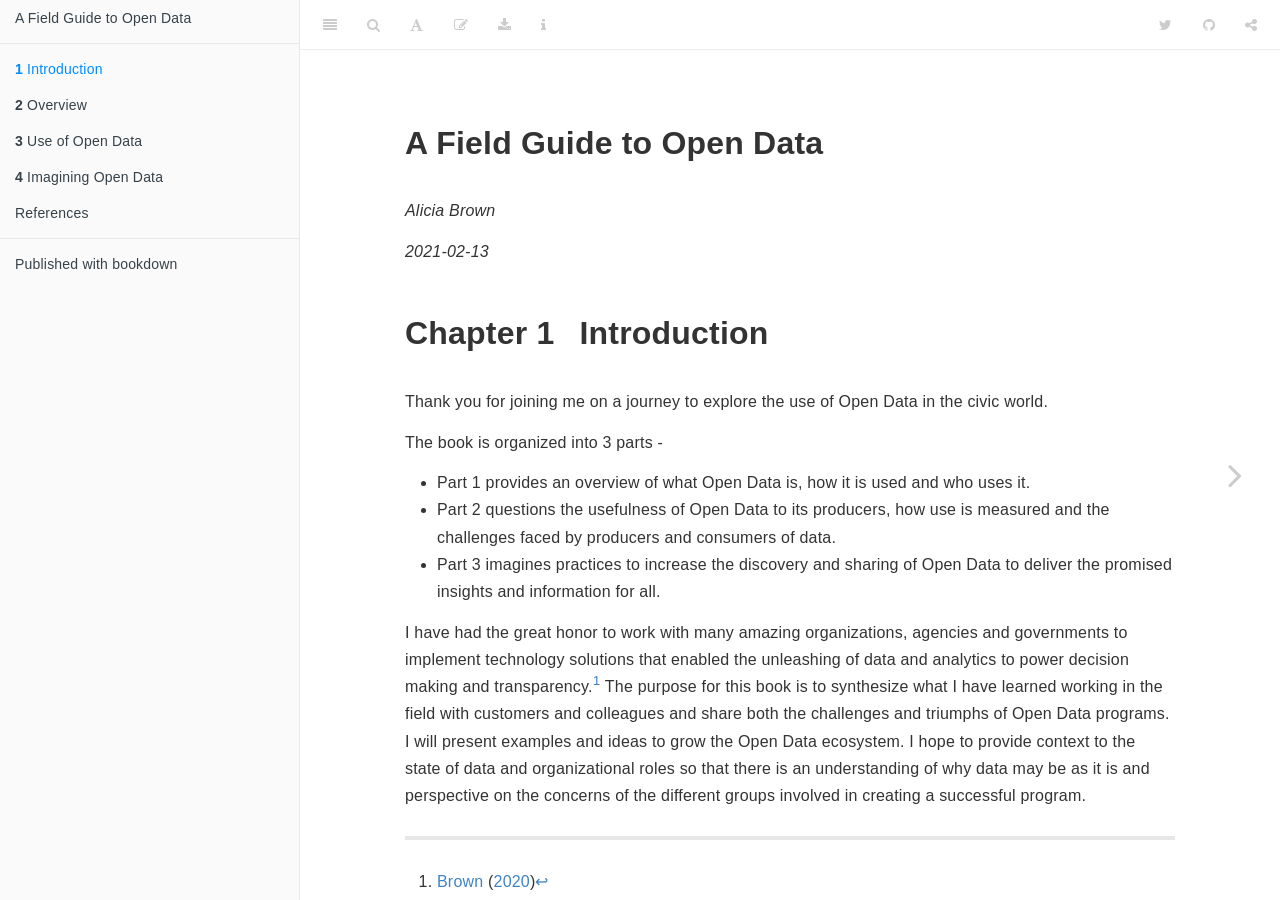
==== commit e26fa5fd: "deleted _book and commented out intro" ====
--- a/docs/index.html
+++ b/docs/index.html
@@ -22,7 +22,6 @@
   
 
 <meta name="author" content="Alicia Brown" />
-<meta name="author" content="Ryan Halll" />
 
 
 <meta name="date" content="2021-02-13" />
@@ -71,13 +70,7 @@
 <li><a href="./">A Field Guide to Open Data</a></li>
 
 <li class="divider"></li>
-<li class="chapter" data-level="1" data-path="index.html"><a href="index.html"><i class="fa fa-check"></i><b>1</b> Introduction</a>
-<ul>
-<li class="chapter" data-level="1.1" data-path="index.html"><a href="index.html#guides"><i class="fa fa-check"></i><b>1.1</b> Guides</a>
-<ul>
-<li class="chapter" data-level="1.1.1" data-path="index.html"><a href="index.html#alicia"><i class="fa fa-check"></i><b>1.1.1</b> Alicia</a></li>
-</ul></li>
-</ul></li>
+<li class="chapter" data-level="1" data-path="index.html"><a href="index.html"><i class="fa fa-check"></i><b>1</b> Introduction</a></li>
 <li class="chapter" data-level="2" data-path="overview.html"><a href="overview.html"><i class="fa fa-check"></i><b>2</b> Overview</a>
 <ul>
 <li class="chapter" data-level="2.1" data-path="overview.html"><a href="overview.html#what-is-open-data"><i class="fa fa-check"></i><b>2.1</b> What is Open Data?</a>
@@ -92,7 +85,7 @@
 <ul>
 <li class="chapter" data-level="2.2.1" data-path="overview.html"><a href="overview.html#organizational-motivations"><i class="fa fa-check"></i><b>2.2.1</b> Organizational Motivations</a></li>
 </ul></li>
-<li class="chapter" data-level="2.3" data-path="overview.html"><a href="overview.html#who-use-open-data"><i class="fa fa-check"></i><b>2.3</b> Who Use Open Data?</a>
+<li class="chapter" data-level="2.3" data-path="overview.html"><a href="overview.html#who-uses-open-data"><i class="fa fa-check"></i><b>2.3</b> Who Uses Open Data?</a>
 <ul>
 <li class="chapter" data-level="2.3.1" data-path="overview.html"><a href="overview.html#governments"><i class="fa fa-check"></i><b>2.3.1</b> Governments</a></li>
 <li class="chapter" data-level="2.3.2" data-path="overview.html"><a href="overview.html#civic-users"><i class="fa fa-check"></i><b>2.3.2</b> Civic Users</a></li>
@@ -139,34 +132,34 @@
             <section class="normal" id="section-">
 <div id="header">
 <h1 class="title">A Field Guide to Open Data</h1>
-<p class="author"><em>Alicia Brown<a href="#fn1" class="footnote-ref" id="fnref1"><sup>1</sup></a></em></p>
-<p class="author"><em>Ryan Halll<a href="#fn2" class="footnote-ref" id="fnref2"><sup>2</sup></a></em></p>
+<p class="author"><em>Alicia Brown</em></p>
 <p class="date"><em>2021-02-13</em></p>
 </div>
 <div id="introduction" class="section level1" number="1">
 <h1><span class="header-section-number">Chapter 1</span> Introduction</h1>
-<p>Thank you for joining us on a journey to explore the use of Open Data in the civic world.</p>
+<p>Thank you for joining me on a journey to explore the use of Open Data in the civic world.</p>
 <p>The book is organized into 3 parts -</p>
 <ul>
 <li>Part 1 provides an overview of what Open Data is, how it is used and who uses it.</li>
 <li>Part 2 questions the usefulness of Open Data to its producers, how use is measured and the challenges faced by producers and consumers of data.</li>
 <li>Part 3 imagines practices to increase the discovery and sharing of Open Data to deliver the promised insights and information for all.</li>
 </ul>
-<div id="guides" class="section level2" number="1.1">
-<h2><span class="header-section-number">1.1</span> Guides</h2>
-<div id="alicia" class="section level3" number="1.1.1">
-<h3><span class="header-section-number">1.1.1</span> Alicia</h3>
-<p>I have had the great honor to work with many amazing organizations, agencies and governments to implement technology solutions that enabled the unleashing of data and analytics to power decision making and transparency.<a href="#fn3" class="footnote-ref" id="fnref3"><sup>3</sup></a> The purpose for this book is to synthesize what I have learned working in the field with customers and colleagues and share both the challenges and triumphs of Open Data programs. I will present examples and ideas to grow the Open Data ecosystem. I hope to provide context to the state of data and organizational roles so that there is an understanding of why data may be as it is and perspective on the concerns of the different groups involved in creating a successful program.</p>
-
-</div>
-</div>
+<!--
+## Guides
+
+### Alicia
+-->
+<p>I have had the great honor to work with many amazing organizations, agencies and governments to implement technology solutions that enabled the unleashing of data and analytics to power decision making and transparency.<a href="#fn1" class="footnote-ref" id="fnref1"><sup>1</sup></a> The purpose for this book is to synthesize what I have learned working in the field with customers and colleagues and share both the challenges and triumphs of Open Data programs. I will present examples and ideas to grow the Open Data ecosystem. I hope to provide context to the state of data and organizational roles so that there is an understanding of why data may be as it is and perspective on the concerns of the different groups involved in creating a successful program.</p>
+<!--
+TODO: add note
+### Ryan
+-->
+
 </div>
 <div class="footnotes">
 <hr />
 <ol start="1">
-<li id="fn1"><p><a href="https://msaliciabrown.com" class="uri">https://msaliciabrown.com</a><a href="#fnref1" class="footnote-back">↩︎</a></p></li>
-<li id="fn2"><p><a href="https://github.com/ryan-hall" class="uri">https://github.com/ryan-hall</a><a href="#fnref2" class="footnote-back">↩︎</a></p></li>
-<li id="fn3"><p><span class="citation"><a href="references.html#ref-blog5years" role="doc-biblioref">Brown</a> (<a href="references.html#ref-blog5years" role="doc-biblioref">2020</a>)</span><a href="index.html#fnref3" class="footnote-back">↩︎</a></p></li>
+<li id="fn1"><p><span class="citation"><a href="references.html#ref-blog5years" role="doc-biblioref">Brown</a> (<a href="references.html#ref-blog5years" role="doc-biblioref">2020</a>)</span><a href="index.html#fnref1" class="footnote-back">↩︎</a></p></li>
 </ol>
 </div>
             </section>
@@ -224,7 +217,7 @@
 },
 "all": false,
 "info": true,
-"url": "https://msaliciabrown/open-data-book",
+"url": "https://open-data-people.github.io/open-data-field-guide/",
 "github-repo": "open-data-people/open-data-field-guide"
 });
 });
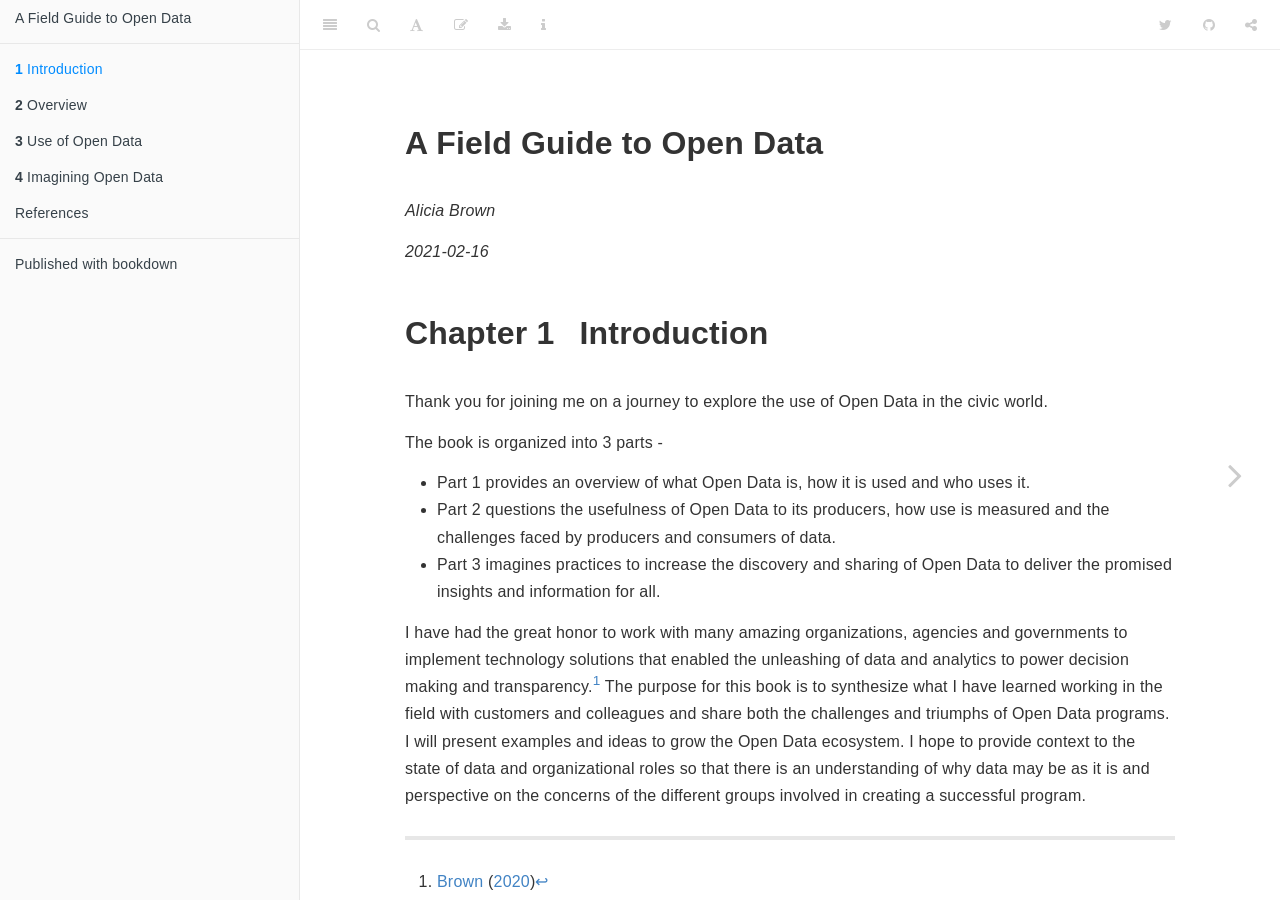
==== commit a43f5046: "added kraken tip for wip" ====
--- a/docs/index.html
+++ b/docs/index.html
@@ -24,7 +24,7 @@
 <meta name="author" content="Alicia Brown" />
 
 
-<meta name="date" content="2021-02-13" />
+<meta name="date" content="2021-02-16" />
 
   <meta name="viewport" content="width=device-width, initial-scale=1" />
   <meta name="apple-mobile-web-app-capable" content="yes" />
@@ -85,7 +85,7 @@
 <ul>
 <li class="chapter" data-level="2.2.1" data-path="overview.html"><a href="overview.html#organizational-motivations"><i class="fa fa-check"></i><b>2.2.1</b> Organizational Motivations</a></li>
 </ul></li>
-<li class="chapter" data-level="2.3" data-path="overview.html"><a href="overview.html#who-uses-open-data"><i class="fa fa-check"></i><b>2.3</b> Who Uses Open Data?</a>
+<li class="chapter" data-level="2.3" data-path="overview.html"><a href="overview.html#who-uses-open-data"><i class="fa fa-check"></i><b>2.3</b> Who uses Open Data?</a>
 <ul>
 <li class="chapter" data-level="2.3.1" data-path="overview.html"><a href="overview.html#governments"><i class="fa fa-check"></i><b>2.3.1</b> Governments</a></li>
 <li class="chapter" data-level="2.3.2" data-path="overview.html"><a href="overview.html#civic-users"><i class="fa fa-check"></i><b>2.3.2</b> Civic Users</a></li>
@@ -133,7 +133,7 @@
 <div id="header">
 <h1 class="title">A Field Guide to Open Data</h1>
 <p class="author"><em>Alicia Brown</em></p>
-<p class="date"><em>2021-02-13</em></p>
+<p class="date"><em>2021-02-16</em></p>
 </div>
 <div id="introduction" class="section level1" number="1">
 <h1><span class="header-section-number">Chapter 1</span> Introduction</h1>
--- a/docs/style.css
+++ b/docs/style.css
@@ -0,0 +1,32 @@
+p.caption {
+  color: #777;
+  margin-top: 10px;
+}
+p code {
+  white-space: inherit;
+}
+pre {
+  word-break: normal;
+  word-wrap: normal;
+}
+pre code {
+  white-space: inherit;
+}
+
+.tip{
+  border: 4px #001628;
+  border-style: dashed solid;
+  padding: 1em;
+  margin: 1em 0;
+  padding-left: 100px;
+  background-size: 70px;
+  background-repeat: no-repeat;
+  background-position: 15px center;
+  min-height: 120px;
+  color: #001628;
+  background-color: #99D9D9;
+}
+
+.tip {
+  background-image: url("images/noun_Kraken_eucalyp.png");
+}
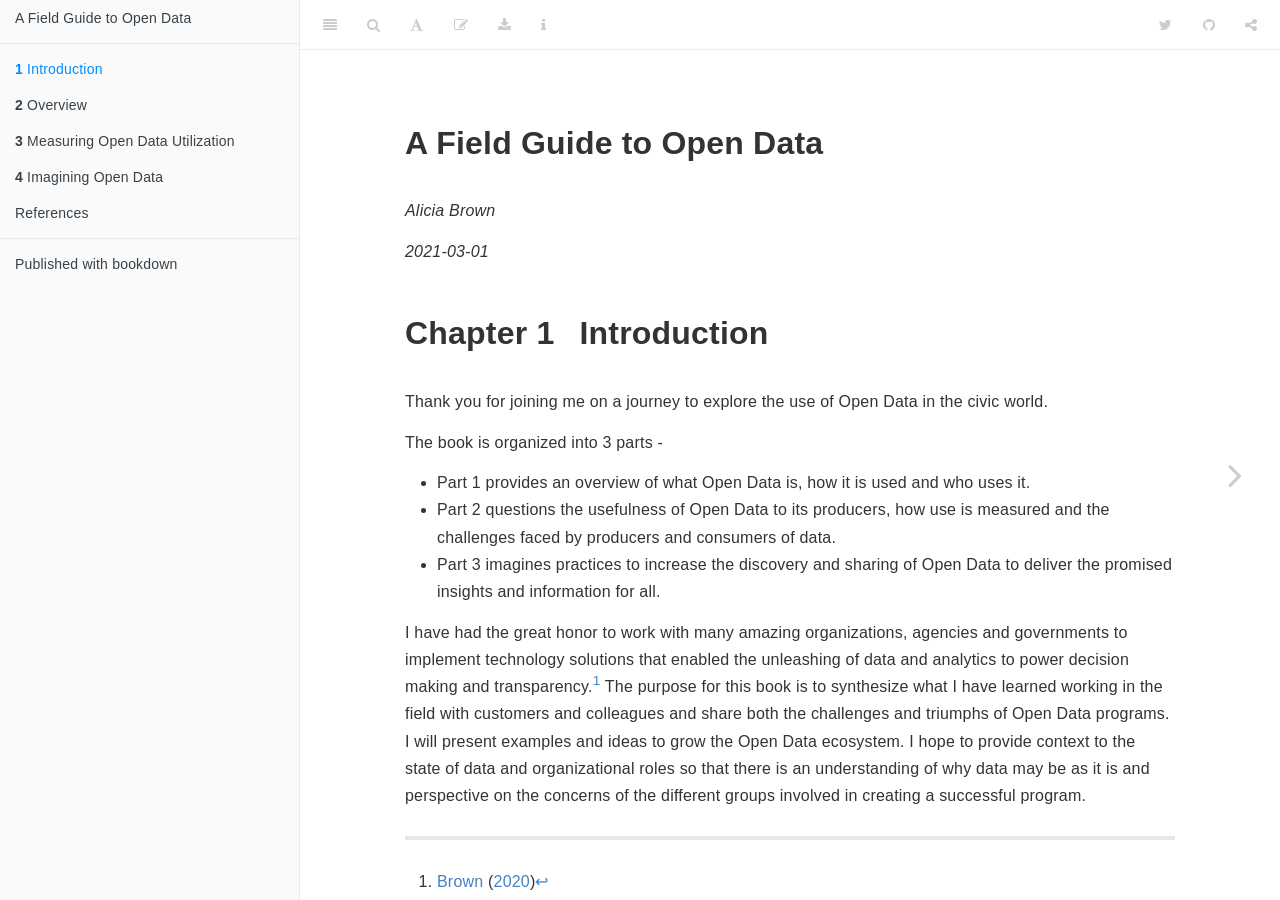
==== commit f3ccb996: "added use case" ====
--- a/docs/index.html
+++ b/docs/index.html
@@ -24,7 +24,7 @@
 <meta name="author" content="Alicia Brown" />
 
 
-<meta name="date" content="2021-02-16" />
+<meta name="date" content="2021-03-01" />
 
   <meta name="viewport" content="width=device-width, initial-scale=1" />
   <meta name="apple-mobile-web-app-capable" content="yes" />
@@ -91,11 +91,12 @@
 <li class="chapter" data-level="2.3.2" data-path="overview.html"><a href="overview.html#civic-users"><i class="fa fa-check"></i><b>2.3.2</b> Civic Users</a></li>
 <li class="chapter" data-level="2.3.3" data-path="overview.html"><a href="overview.html#regional-partners"><i class="fa fa-check"></i><b>2.3.3</b> Regional Partners</a></li>
 </ul></li>
-<li class="chapter" data-level="2.4" data-path="overview.html"><a href="overview.html#summary"><i class="fa fa-check"></i><b>2.4</b> Summary</a></li>
-</ul></li>
-<li class="chapter" data-level="3" data-path="use.html"><a href="use.html"><i class="fa fa-check"></i><b>3</b> Use of Open Data</a>
-<ul>
-<li class="chapter" data-level="3.1" data-path="use.html"><a href="use.html#measuring-use"><i class="fa fa-check"></i><b>3.1</b> Measuring Use</a></li>
+<li class="chapter" data-level="2.4" data-path="overview.html"><a href="overview.html#open-data-use-cases"><i class="fa fa-check"></i><b>2.4</b> Open Data Use Cases</a></li>
+<li class="chapter" data-level="2.5" data-path="overview.html"><a href="overview.html#summary"><i class="fa fa-check"></i><b>2.5</b> Summary</a></li>
+</ul></li>
+<li class="chapter" data-level="3" data-path="use.html"><a href="use.html"><i class="fa fa-check"></i><b>3</b> Measuring Open Data Utilization</a>
+<ul>
+<li class="chapter" data-level="3.1" data-path="use.html"><a href="use.html#measuring-actual-use"><i class="fa fa-check"></i><b>3.1</b> Measuring Actual Use</a></li>
 <li class="chapter" data-level="3.2" data-path="use.html"><a href="use.html#challenges-of-open-data"><i class="fa fa-check"></i><b>3.2</b> Challenges of Open Data</a>
 <ul>
 <li class="chapter" data-level="3.2.1" data-path="use.html"><a href="use.html#searching-for-data"><i class="fa fa-check"></i><b>3.2.1</b> Searching for data</a></li>
@@ -133,7 +134,7 @@
 <div id="header">
 <h1 class="title">A Field Guide to Open Data</h1>
 <p class="author"><em>Alicia Brown</em></p>
-<p class="date"><em>2021-02-16</em></p>
+<p class="date"><em>2021-03-01</em></p>
 </div>
 <div id="introduction" class="section level1" number="1">
 <h1><span class="header-section-number">Chapter 1</span> Introduction</h1>
--- a/docs/style.css
+++ b/docs/style.css
@@ -13,8 +13,9 @@
   white-space: inherit;
 }
 
+/* Kraken team colors https://www.color-hex.com/color-palette/101876*/
 .tip{
-  border: 4px #001628;
+  border: 4px #e9072b;
   border-style: dashed solid;
   padding: 1em;
   margin: 1em 0;
@@ -24,9 +25,29 @@
   background-position: 15px center;
   min-height: 120px;
   color: #001628;
-  background-color: #99D9D9;
+  background-color: #99d9d9;
 }
 
+/* noun project Kraken by Eucalyp*/
 .tip {
-  background-image: url("images/noun_Kraken_eucalyp.png");
+  background-image: url("images/noun_kraken_eucalyp.png");
 }
+
+.usecase{
+  border: 4px #68a2b9;
+  border-style: dashed solid;
+  padding: 1em;
+  margin: 1em 0;
+  padding-left: 100px;
+  background-size: 70px;
+  background-repeat: no-repeat;
+  background-position: 15px center;
+  min-height: 120px;
+  color: #001628;
+  background-color: #99d9d9;
+}
+
+.usecase {
+  background-image: url("images/noun_spotlight_siipkan_creative.png");
+}
+
